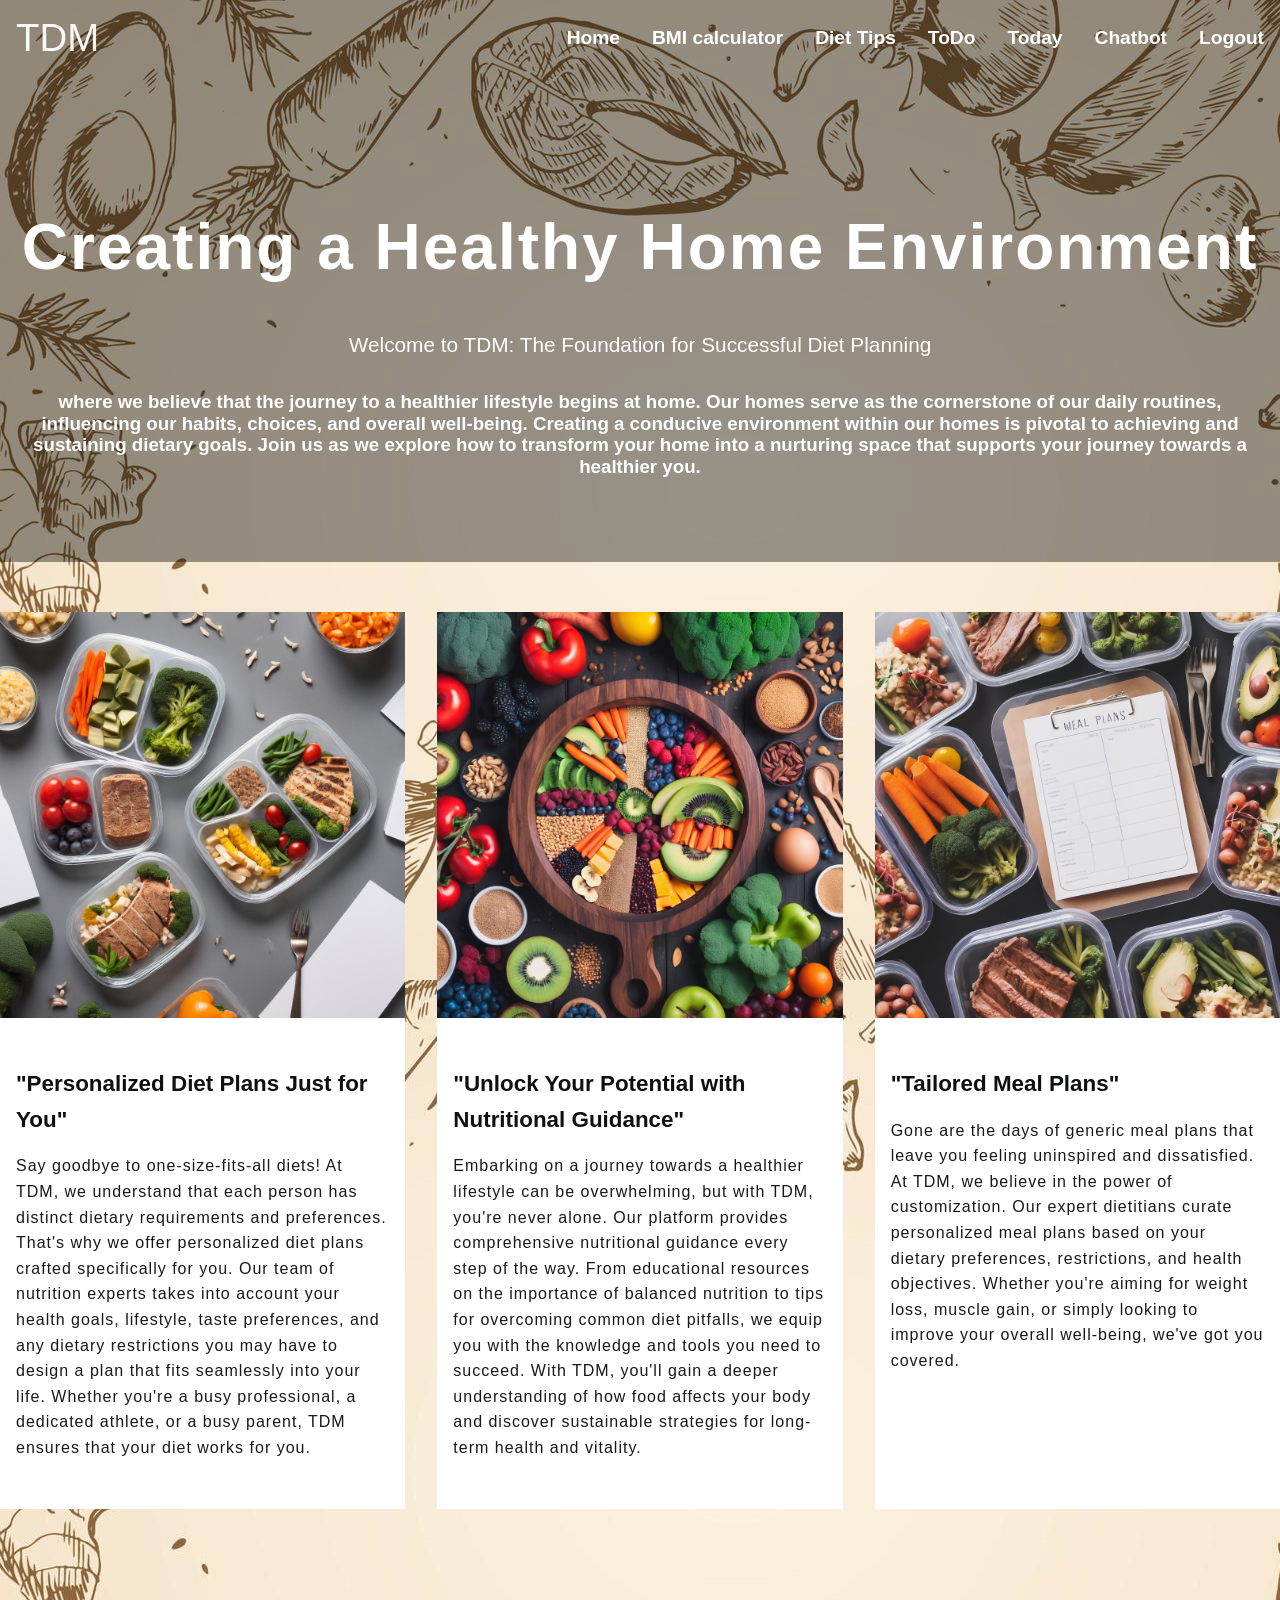
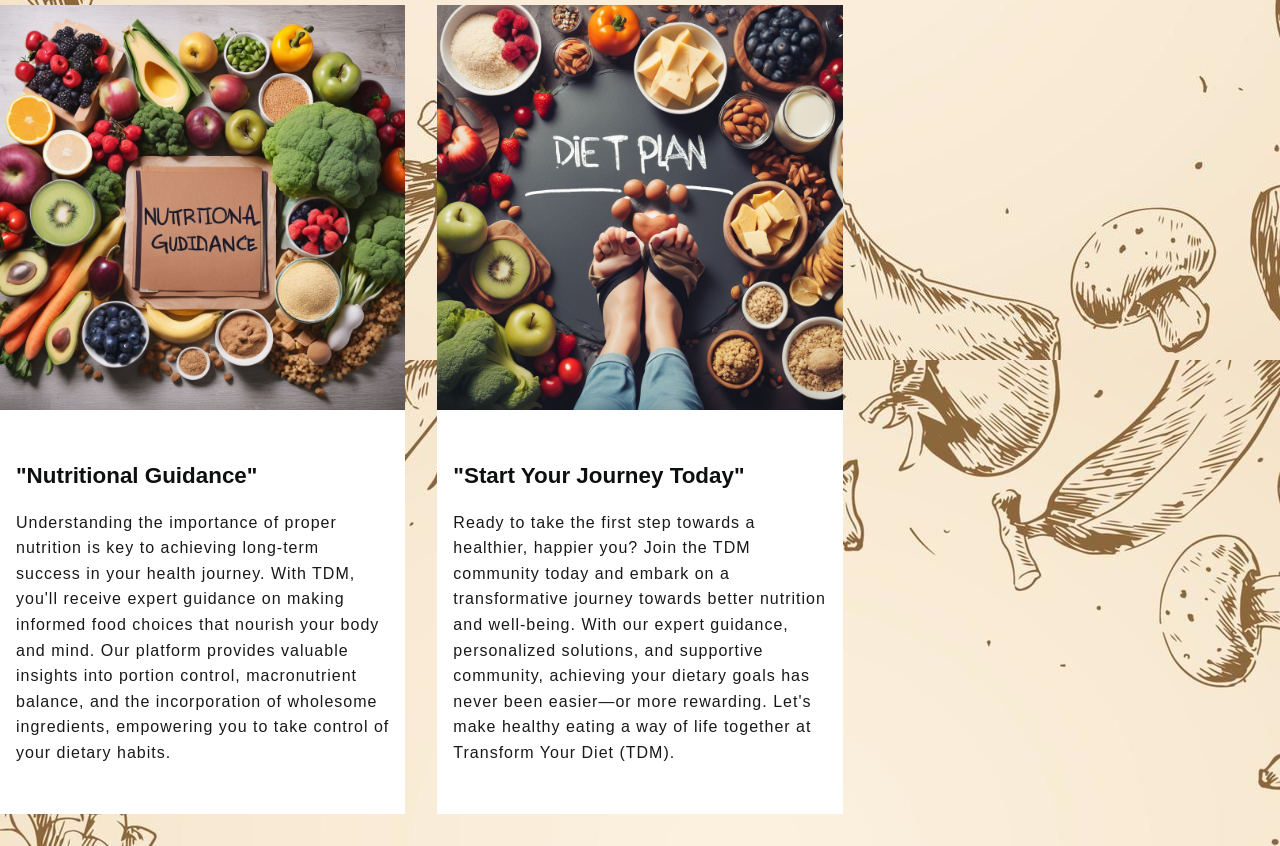
==== index.html @ 5d4ebd09 "files added" ====
<!DOCTYPE html>
<html lang="en">
<head>
  <meta charset="UTF-8">
  <meta name="viewport" content="width=device-width, initial-scale=1.0">
  <title>TMD</title>
        <!-- font awesome cdn -->
        <link rel="stylesheet" href="https://cdnjs.cloudflare.com/ajax/libs/font-awesome/5.15.3/css/all.min.css" integrity="sha512-iBBXm8fW90+nuLcSKlbmrPcLa0OT92xO1BIsZ+ywDWZCvqsWgccV3gFoRBv0z+8dLJgyAHIhR35VZc2oM/gI1w==" crossorigin="anonymous" referrerpolicy="no-referrer" />
        <!-- normalize css -->
        <link rel = "stylesheet" href = "normalize.css">
        <!-- custom css -->
        <link rel = "stylesheet" href = "utility.css">
        <link rel = "stylesheet" href = "index.css">
        <link rel = "stylesheet" href = "responsive.css">
</head>
<body>

  <nav class = "navbar">
    <div class = "container flex">
      <a href = "index.html" class = "site-brand">
        <span>TDM</span>
    </a>
        <button type = "button" id = "navbar-show-btn" class = "flex">
            <i class = "fas fa-bars"></i>
        </button>
        <div id = "navbar-collapse">
            <button type = "button" id = "navbar-close-btn" class = "flex">
                <i class = "fas fa-times"></i>
            </button>
            <ul class = "navbar-nav">
                <li class = "nav-item">
                    <a href = "index.html" class = "nav-link">Home</a>
                </li>
                <li class = "nav-item">
                    <a href = "bmi.html" class = "nav-link">BMI calculator</a>
                </li>
                <li class = "nav-item">
                    <a href = "deittipshtml.html" class = "nav-link">Diet Tips</a>
                </li>
                <li class = "nav-item">
                    <a href = "try.php" class = "nav-link">ToDo</a>
                </li>
                <li class = "nav-item">
                    <a href = "today.html" class = "nav-link">Today</a>
                </li>
                <li class = "nav-item">
                    <a href = "aibot.html" class = "nav-link">Chatbot</a>
                </li>
                <li class = "nav-item">
                  <a href = "index.php" class = "nav-link">Logout</a>
              </li>
            </ul>
        </div>
    </div>
</nav>

<!-- header -->
<header class = "flex">
  <div class = "container">
      <div class = "header-title">
          <h1>Creating a Healthy Home Environment</h1>
          <p><h2>Welcome to TDM: The Foundation for Successful Diet Planning</h2>
              <h3>where we believe that the journey to a healthier lifestyle begins at home. Our homes serve as the cornerstone of our daily routines, influencing our habits, choices, and overall well-being. Creating a conducive environment within our homes is pivotal to achieving and sustaining dietary goals. Join us as we explore how to transform your home into a nurturing space that supports your journey towards a healthier you.</h3></p>
      </div>
  </div>
</header>
<!-- header -->

<br><div class = "blog-row">
<div class = "blog-item my-2 shadow">
  <div class = "blog-item-top">
      <img src = "image1.png" alt = "blog">
  </div>
  <div class = "blog-item-bottom">
      <a href = "#">"Personalized Diet Plans Just for You"</a>
      <p class = "text">Say goodbye to one-size-fits-all diets! At TDM, we understand that each person has distinct dietary requirements and preferences. That's why we offer personalized diet plans crafted specifically for you. Our team of nutrition experts takes into account your health goals, lifestyle, taste preferences, and any dietary restrictions you may have to design a plan that fits seamlessly into your life. Whether you're a busy professional, a dedicated athlete, or a busy parent, TDM ensures that your diet works for you.</p>
  </div>
</div>

<div class = "blog-item my-2 shadow">
  <div class = "blog-item-top">
      <img src = "image2.png" alt = "blog">
  </div>
  <div class = "blog-item-bottom">
      <a href = "#">"Unlock Your Potential with Nutritional Guidance"</a>
      <p class = "text">Embarking on a journey towards a healthier lifestyle can be overwhelming, but with TDM, you're never alone. Our platform provides comprehensive nutritional guidance every step of the way. From educational resources on the importance of balanced nutrition to tips for overcoming common diet pitfalls, we equip you with the knowledge and tools you need to succeed. With TDM, you'll gain a deeper understanding of how food affects your body and discover sustainable strategies for long-term health and vitality.</p>
  </div>
</div>

<div class = "blog-item my-2 shadow">
  <div class = "blog-item-top">
      <img src = "image3.png" alt = "blog">
  </div>
  <div class = "blog-item-bottom">
      <a href = "#">"Tailored Meal Plans"</a>
      <p class = "text">Gone are the days of generic meal plans that leave you feeling uninspired and dissatisfied. At TDM, we believe in the power of customization. Our expert dietitians curate personalized meal plans based on your dietary preferences, restrictions, and health objectives. Whether you're aiming for weight loss, muscle gain, or simply looking to improve your overall well-being, we've got you covered.</p>
  </div>
</div>

<div class = "blog-item my-2 shadow">
  <div class = "blog-item-top">
      <img src = "image4.png" alt = "blog">
  </div>
  <div class = "blog-item-bottom">
      <a href = "#">"Nutritional Guidance"</a>
      <p class = "text">Understanding the importance of proper nutrition is key to achieving long-term success in your health journey. With TDM, you'll receive expert guidance on making informed food choices that nourish your body and mind. Our platform provides valuable insights into portion control, macronutrient balance, and the incorporation of wholesome ingredients, empowering you to take control of your dietary habits.</p>
  </div>
</div>
 
<div class = "blog-item my-2 shadow">
  <div class = "blog-item-top">
      <img src = "image5.png" alt = "blog">
  </div>
  <div class = "blog-item-bottom">
      <a href = "#">"Start Your Journey Today"</a>
      <p class = "text">Ready to take the first step towards a healthier, happier you? Join the TDM community today and embark on a transformative journey towards better nutrition and well-being. With our expert guidance, personalized solutions, and supportive community, achieving your dietary goals has never been easier—or more rewarding. Let's make healthy eating a way of life together at Transform Your Diet (TDM).</p>
  </div>
</div>
  <script src="script.js"></script>
</body>
</html>
---- utility.css ----
html, body{
    font-family: 'Open Sans', sans-serif;
}
h1, h2, h3, h4, h5, h6{
    font-family: 'Raleway', sans-serif;
}
a{
    color: var(--dark);
    text-decoration: none;
}
ul{
    list-style-type: none;
}
button, input[type = "submit"]{
    font-size: 1rem;
    cursor: pointer;
    font-family: 'Raleway', sans-serif;
}
.container{
    max-width: 1320px;
    padding: 0 1rem;
    margin: 0 auto;
}
.flex{
    display: -webkit-box;
    display: -ms-flexbox;
    display: flex;
    -webkit-box-align: center;
        -ms-flex-align: center;
            align-items: center;
    -webkit-box-pack: center;
        -ms-flex-pack: center;
            justify-content: center;
}
.text{
    font-weight: 400;
    opacity: 0.9;
    line-height: 1.6;
    letter-spacing: 1px;
}
.form-control{
    width: 100%;
    margin: 0.6rem 0;
    max-width: 500px;
    border: 1px solid #fff;
    border-radius: 0.2rem;
    padding: 0.7rem;
    font-size: 1rem;
    font-family: 'Raleway', sans-serif;
    color: #fff;
    background-color: transparent;
    -webkit-box-sizing: border-box;
            box-sizing: border-box;
}
.btn{
    padding: 0.7rem 2.4rem;
    border-radius: 0.2rem;
    font-weight: 600;
    background-color: var(--green);
    color: #fff;
    border: 1px solid var(--green);
}
.btn:hover{
    opacity: 0.9;
    -webkit-transition: var(--trans);
    -o-transition: var(--trans);
    transition: var(--trans);
}

/* css stop transition and animation */
.resize-animation-stopper *{
    -webkit-animation: none!important;
            animation: none!important;
    -webkit-transition: none!important;
    -o-transition: none!important;
    transition: none!important;
}

.py-4{
    padding: 4rem 0;
}
img{
    width: 100%;
    display: block;
}
.title-wrap{
    text-align: center;
    padding: 1.4rem 0;
    margin-bottom: 2rem;
    letter-spacing: 2px;
    text-transform: uppercase;
}
.lg-title{
    font-size: 1.8rem;
}
.sm-title{
    display: block;
    color: #787878;
    font-weight: 300;
    font-size: 1.2rem;
    padding-bottom: 1rem;
    max-width: 450px;
    margin-right: auto;
    margin-left: auto;
    line-height: 1.7;
}
.my-2{
    margin: 2rem 0;
}
.shadow:hover{
    -webkit-box-shadow: 0px 0px 18px -4px rgba(109, 109, 109, 0.64);
            box-shadow: 0px 0px 18px -4px rgba(109, 109, 109, 0.64);
}
---- index.css ----
body {
    background-image: url(bgimage4.jpg);
    font-family: Arial, sans-serif;
    margin: 0;
    padding: 0;
  }
  :root{
    --green: #1ec6b6;
    --light-grey: #f7f7f7;
    --dark: #0e1010;
    --trans: all 0.3s ease-in-out;
}
.navbar{
    position: fixed;
    top: 0;
    width: 100%;
    background-color: transparent;
    padding: 1rem 0;
    z-index: 999;
}
.navbar .container{
    -webkit-box-pack: justify;
        -ms-flex-pack: justify;
            justify-content: space-between;
}

.site-brand{
    color: #fff;
    font-size: 2.4rem;
    font-family: 'Raleway', sans-serif;
    font-weight: 600;
    opacity: 0.95;
}
.site-brand span{
    font-weight: 300;
}

#navbar-show-btn{
    background: transparent;
    color: #fff;
    font-size: 2rem;
    opacity: 0.9;
    -webkit-transition: var(--trans);
    -o-transition: var(--trans);
    transition: var(--trans);
    border: none;
}
#navbar-show-btn:hover{
    opacity: 1;
}

/* navbar side menu */
#navbar-collapse{
    background-color: var(--green);
    position: fixed;
    top: 0;
    right: 0;
    width: 300px;
    height: 100%;
    padding: 2rem;
    -webkit-transform: translateX(100%);
        -ms-transform: translateX(100%);
            transform: translateX(100%);
    -webkit-transition: var(--trans);
    -o-transition: var(--trans);
    transition: var(--trans);
}
.navbar-collapse-rmw{
    /* js related */
    -webkit-transform: translateX(0)!important;
        -ms-transform: translateX(0)!important;
            transform: translateX(0)!important;
}
#navbar-close-btn{
    background: none;
    color: #fff;
    width: 35px;
    height: 35px;
    border-radius: 0.2rem;
    font-size: 2rem;
    -webkit-transition: var(--trans);
    -o-transition: var(--trans);
    transition: var(--trans);
    position: absolute;
    right: 1rem;
    top: 2rem;
    border: none;
}
#navbar-close-btn:hover{
    background-color: #fff;
    color: var(--green);
}
.navbar-nav{
    margin-top: 5rem;
}
.nav-item{
    margin: 1.6rem 0;
}
.nav-link{
    color: #fff;
    font-size: large;
    font-weight: bold;
    font-size: 1.2rem;
    -webkit-transition: var(--trans);
    -o-transition: var(--trans);
    transition: var(--trans);
}
.nav-link:hover{
    color: black;
}

header{
    min-height: 50vh;
    padding-top: 7rem;
    background: -webkit-gradient(linear, left top, left bottom, from(rgba(0, 0, 0, 0.4)), to(rgba(0, 0, 0, 0.4))), url(../images/header-bg.jpg) center/cover no-repeat;
    background: -o-linear-gradient(rgba(0, 0, 0, 0.4), rgba(0, 0, 0, 0.4)), transparent/cover no-repeat;
    background: linear-gradient(rgba(0, 0, 0, 0.4), rgba(0, 0, 0, 0.4)), transparent/cover no-repeat;
    -webkit-box-orient: vertical;
    -webkit-box-direction: normal;
        -ms-flex-direction: column;
            flex-direction: column;
    color: #fff;
    text-align: center;
}
.header-title h1{
    font-size: 2.8rem;
    letter-spacing: 2px;
    -webkit-animation: bounce-in-top 1.1s both;
            animation: bounce-in-top 1.1s both;
}
.header-title p{
    margin: 1.8rem auto;
    max-width: 700px;
    font-weight: 500;
    font-size: 1.3rem;
    line-height: 1.7;
}

.header-title h2{
    margin: 1.8rem auto;
    max-width: 700px;
    font-weight: 500;
    font-size: 1.3rem;
    line-height: 1.7;
}

#blog{
    background-color: var(--light-grey);
}
.blog-item{
    background-color: #fff;
    -webkit-transition: var(--trans);
    -o-transition: var(--trans);
    transition: var(--trans);
}
.blog-item-top{
    position: relative;
}
.blog-date{
    position: absolute;
    background-color: var(--green);
    color: #fff;
    padding: 0.5rem;
    height: 38px;
    min-width: 160px;
    text-transform: uppercase;
    letter-spacing: 2px;
    bottom: -19px;
    left: 5%;
}
.blog-item-bottom{
    padding: 2rem 1rem;
}
.blog-item-bottom span{
    text-transform: uppercase;
    color: var(--dark);
    opacity: 0.7;
    letter-spacing: 2px;
    display: block;
    margin-top: 1rem;
}
.blog-item-bottom a{
    margin: 1rem 0;
    font-size: 1.4rem;
    display: block;
    font-family: 'Raleway',sans-serif;
    font-weight: 600;
    line-height: 1.6;
    -webkit-transition: var(--trans);
    -o-transition: var(--trans);
    transition: var(--trans);
}
.blog-item-bottom a:hover{
    opacity: 0.8;
}
---- responsive.css ----
@media screen and (max-width: 460px){
    .featured-item-content{
        -webkit-transform: translateY(68%);
            -ms-transform: translateY(68%);
                transform: translateY(68%);
    }
}

@media screen and (min-width: 678px){
    .test-item::after{
        left: 4rem;
        -webkit-transform: translateX(0);
            -ms-transform: translateX(0);
                transform: translateX(0);
    }
    .test-item-info{
        left: 1rem;
        -webkit-transform: translateX(0);
            -ms-transform: translateX(0);
                transform: translateX(0);
        text-align: left;
        display: grid;
        grid-template-columns: repeat(2, 1fr);
        -webkit-box-align: center;
            -ms-flex-align: center;
                align-items: center;
    }
}

@media screen and (min-width: 768px){
    .header-title p{
        font-size: 1.4rem;
    }
    .featured-row, .services-row, .footer-row{
        display: grid;
        grid-template-columns: repeat(2, 1fr);
        gap: 2rem;
    }
    .featured-item, .services-item{
        margin: 0;
    }
    .footer-row{
        text-align: left;
    }
    .social-links{
        -webkit-box-pack: start;
            -ms-flex-pack: start;
                justify-content: start;
    }
    .social-links li:nth-child(1){
        margin-left: 0;
    }
    .subscribe-form form{
        -webkit-box-align: start;
            -ms-flex-align: start;
                align-items: flex-start;
    }

    .gallery-row, .popular-row, .blog-row, .facts-row{
        display: grid;
        grid-template-columns: repeat(2, 1fr);
        gap: 2rem;
    }
    .gallery-item{
        margin: 0;
    }
    .popular-row, .facts-row{
        gap: 0;
    }
    .facts-row{
        -webkit-column-gap: 5rem;
           -moz-column-gap: 5rem;
                column-gap: 5rem;
    }
}
@media screen and (min-width: 992px){
    .header-title h1{
        font-size: 4rem;
    }
    .header-form form{
        -webkit-box-orient: horizontal;
        -webkit-box-direction: normal;
            -ms-flex-direction: row;
                flex-direction: row;
        -webkit-box-align: stretch;
            -ms-flex-align: stretch;
                align-items: stretch;
    }
    .header-form .form-control, .header-form .btn{
        margin: 0 0.5rem;
    }
    /* navbar */
    #navbar-show-btn{
        display: none;
    }
    #navbar-collapse{
        display: block!important;
        background-color: transparent;
        -webkit-transform: translateX(0);
            -ms-transform: translateX(0);
                transform: translateX(0);
        height: auto;
        padding: 0;
        position: static;
        width: 100%;
    }
    #navbar-close-btn{
        display: none;
    }
    .navbar-nav{
        display: -webkit-box;
        display: -ms-flexbox;
        display: flex;
        -webkit-box-pack: end;
            -ms-flex-pack: end;
                justify-content: flex-end;
        margin: 0;
    }
    .nav-item{
        margin: 0;
        margin-left: 2rem;
    }
    /* change on scroll */
    .navbar-cng .navbar-nav .nav-link{
        color: var(--dark);
    }

    .test-row, .about-row, .contact-row{
        display: grid;
        grid-template-columns: repeat(2, 1fr);
        gap: 2rem;
    }

    .popular-row, .blog-row{
        grid-template-columns: repeat(3, 1fr);
    }
    .about-row{
        -webkit-box-align: center;
            -ms-flex-align: center;
                align-items: center;
    }
    .about-left{
        margin: 0;
    }
    .facts-row{
        grid-template-columns: repeat(4, 1fr);
    }
    .contact-row{
        row-gap: 0;
    }
    .contact-form .form-control{
        margin-left: 0;
    }
    .contact-form .form-control:nth-child(1){
        margin-top: 0;
    }
    .contact-right{
        margin: 0;
    }
    .contact-form .btn{
        margin-left: 0;
    }
    .contact-icon{
        width: 45px;
        height: 45px;
        font-size: 1.4rem;
        margin: 0 1rem;
    }
    .contact-item{
        display: -webkit-box;
        display: -ms-flexbox;
        display: flex;
        -webkit-box-align: start;
            -ms-flex-align: start;
                align-items: flex-start;
        text-align: left;
    }
    .contact-item:nth-child(1){
        margin-top: 0;
    }
}

@media screen and (min-width: 1200px){
    .test-row, .gallery-row{
        grid-template-columns: repeat(3, 1fr);
    }
    .footer-row, .popular-row{
        grid-template-columns: repeat(4, 1fr);
    }
}

@media screen and (min-width: 1400px){
    .featured-row, .services-row{
        grid-template-columns: repeat(3, 1fr);
    }
}
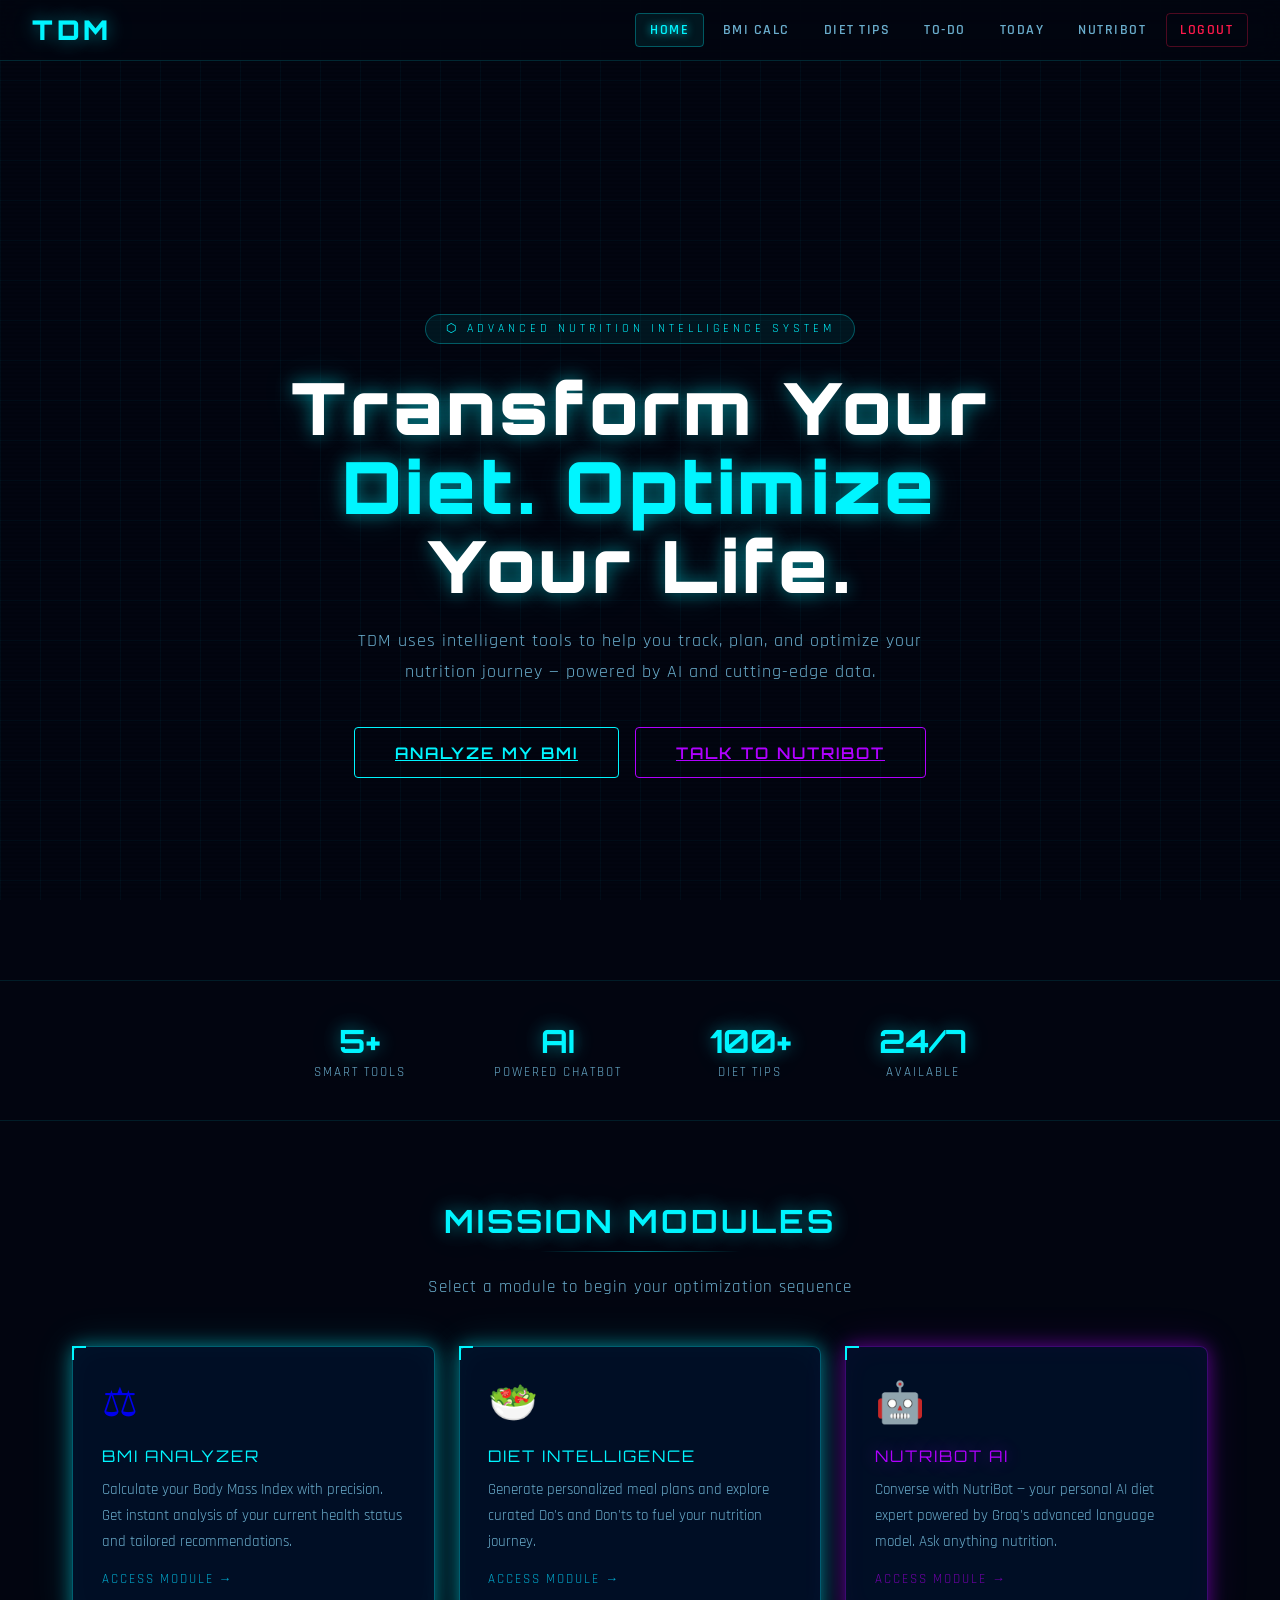
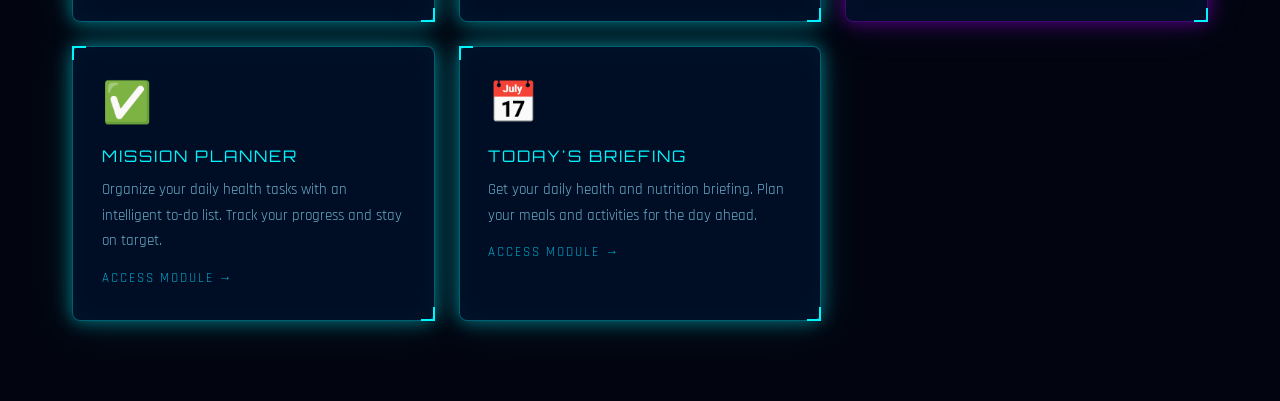
==== commit bdb729ca: "project updated postgre sql" ====
--- a/index.html
+++ b/index.html
@@ -3,119 +3,257 @@
 <head>
   <meta charset="UTF-8">
   <meta name="viewport" content="width=device-width, initial-scale=1.0">
-  <title>TMD</title>
-        <!-- font awesome cdn -->
-        <link rel="stylesheet" href="https://cdnjs.cloudflare.com/ajax/libs/font-awesome/5.15.3/css/all.min.css" integrity="sha512-iBBXm8fW90+nuLcSKlbmrPcLa0OT92xO1BIsZ+ywDWZCvqsWgccV3gFoRBv0z+8dLJgyAHIhR35VZc2oM/gI1w==" crossorigin="anonymous" referrerpolicy="no-referrer" />
-        <!-- normalize css -->
-        <link rel = "stylesheet" href = "normalize.css">
-        <!-- custom css -->
-        <link rel = "stylesheet" href = "utility.css">
-        <link rel = "stylesheet" href = "index.css">
-        <link rel = "stylesheet" href = "responsive.css">
+  <title>TDM — Transform Diet Management</title>
+  <link rel="stylesheet" href="scifi.css">
+  <style>
+    /* ── Hero ── */
+    .hero {
+      min-height: 100vh;
+      display: flex;
+      align-items: center;
+      justify-content: center;
+      text-align: center;
+      padding: 5rem 2rem 3rem;
+      position: relative;
+    }
+    .hero-badge {
+      display: inline-block;
+      font-size: 0.75rem;
+      letter-spacing: 4px;
+      text-transform: uppercase;
+      color: var(--cyan);
+      border: 1px solid rgba(0,245,255,0.3);
+      background: rgba(0,245,255,0.07);
+      padding: 0.4rem 1.2rem;
+      border-radius: 20px;
+      margin-bottom: 1.5rem;
+    }
+    .hero h1 {
+      font-family: var(--font-head);
+      font-size: clamp(2.5rem, 6vw, 4.5rem);
+      font-weight: 900;
+      letter-spacing: 4px;
+      line-height: 1.1;
+      color: #fff;
+      text-shadow: var(--shadow-cyan);
+      margin-bottom: 0.5rem;
+      animation: float-up 0.8s ease both;
+    }
+    .hero h1 .accent { color: var(--cyan); }
+    .hero-sub {
+      font-size: 1.15rem;
+      color: var(--text-muted);
+      max-width: 600px;
+      margin: 1.2rem auto 2.5rem;
+      letter-spacing: 1px;
+      line-height: 1.7;
+      animation: float-up 0.9s ease both;
+    }
+    .hero-actions { display: flex; gap: 1rem; justify-content: center; flex-wrap: wrap; animation: float-up 1s ease both; }
+
+    /* ── Stats strip ── */
+    .stats-strip {
+      display: flex;
+      justify-content: center;
+      gap: 0.5rem;
+      flex-wrap: wrap;
+      padding: 1.5rem 2rem;
+      border-top: 1px solid rgba(0,245,255,0.1);
+      border-bottom: 1px solid rgba(0,245,255,0.1);
+    }
+    .stat-item {
+      text-align: center;
+      padding: 1rem 2.5rem;
+    }
+    .stat-num {
+      font-family: var(--font-head);
+      font-size: 2rem;
+      font-weight: 700;
+      color: var(--cyan);
+      text-shadow: var(--shadow-cyan);
+    }
+    .stat-label {
+      font-size: 0.8rem;
+      letter-spacing: 2px;
+      text-transform: uppercase;
+      color: var(--text-muted);
+      margin-top: 0.2rem;
+    }
+
+    /* ── Features ── */
+    .features-section {
+      padding: 5rem 2rem;
+      max-width: 1200px;
+      margin: 0 auto;
+    }
+    .features-grid {
+      display: grid;
+      grid-template-columns: repeat(auto-fit, minmax(280px, 1fr));
+      gap: 1.5rem;
+    }
+    .feature-card {
+      padding: 2rem 1.8rem;
+      text-decoration: none;
+      display: block;
+      transition: var(--trans);
+    }
+    .feature-card:hover { transform: translateY(-4px); }
+    .feature-icon {
+      font-size: 2.5rem;
+      margin-bottom: 1rem;
+      display: block;
+    }
+    .feature-title {
+      font-family: var(--font-head);
+      font-size: 1rem;
+      letter-spacing: 2px;
+      color: var(--cyan);
+      margin-bottom: 0.7rem;
+    }
+    .feature-desc {
+      font-size: 0.95rem;
+      color: var(--text-muted);
+      line-height: 1.7;
+    }
+    .feature-arrow {
+      display: inline-block;
+      margin-top: 1rem;
+      font-size: 0.8rem;
+      letter-spacing: 2px;
+      color: var(--cyan-dim);
+      text-transform: uppercase;
+      transition: var(--trans);
+    }
+    .feature-card:hover .feature-arrow { color: var(--cyan); letter-spacing: 4px; }
+  </style>
 </head>
 <body>
 
-  <nav class = "navbar">
-    <div class = "container flex">
-      <a href = "index.html" class = "site-brand">
-        <span>TDM</span>
-    </a>
-        <button type = "button" id = "navbar-show-btn" class = "flex">
-            <i class = "fas fa-bars"></i>
-        </button>
-        <div id = "navbar-collapse">
-            <button type = "button" id = "navbar-close-btn" class = "flex">
-                <i class = "fas fa-times"></i>
-            </button>
-            <ul class = "navbar-nav">
-                <li class = "nav-item">
-                    <a href = "index.html" class = "nav-link">Home</a>
-                </li>
-                <li class = "nav-item">
-                    <a href = "bmi.html" class = "nav-link">BMI calculator</a>
-                </li>
-                <li class = "nav-item">
-                    <a href = "deittipshtml.html" class = "nav-link">Diet Tips</a>
-                </li>
-                <li class = "nav-item">
-                    <a href = "try.php" class = "nav-link">ToDo</a>
-                </li>
-                <li class = "nav-item">
-                    <a href = "today.html" class = "nav-link">Today</a>
-                </li>
-                <li class = "nav-item">
-                    <a href = "aibot.html" class = "nav-link">Chatbot</a>
-                </li>
-                <li class = "nav-item">
-                  <a href = "index.php" class = "nav-link">Logout</a>
-              </li>
-            </ul>
-        </div>
-    </div>
+<!-- NAVBAR -->
+<nav class="sf-nav" id="sfNav">
+  <a href="index.html" class="sf-logo">TDM</a>
+  <ul class="sf-nav-links">
+    <li><a href="index.html" class="active">Home</a></li>
+    <li><a href="bmi.html">BMI Calc</a></li>
+    <li><a href="deittipshtml.html">Diet Tips</a></li>
+    <li><a href="try.php">To-Do</a></li>
+    <li><a href="today.html">Today</a></li>
+    <li><a href="aibot.html">NutriBot</a></li>
+    <li><a href="index.php" class="logout-link">Logout</a></li>
+  </ul>
+  <button class="sf-hamburger" id="hamburger">
+    <span></span><span></span><span></span>
+  </button>
 </nav>
 
-<!-- header -->
-<header class = "flex">
-  <div class = "container">
-      <div class = "header-title">
-          <h1>Creating a Healthy Home Environment</h1>
-          <p><h2>Welcome to TDM: The Foundation for Successful Diet Planning</h2>
-              <h3>where we believe that the journey to a healthier lifestyle begins at home. Our homes serve as the cornerstone of our daily routines, influencing our habits, choices, and overall well-being. Creating a conducive environment within our homes is pivotal to achieving and sustaining dietary goals. Join us as we explore how to transform your home into a nurturing space that supports your journey towards a healthier you.</h3></p>
+<!-- MOBILE MENU -->
+<div class="sf-mobile-menu" id="mobileMenu">
+  <button class="sf-mobile-close" id="menuClose">✕</button>
+  <a href="index.html">Home</a>
+  <a href="bmi.html">BMI Calculator</a>
+  <a href="deittipshtml.html">Diet Tips</a>
+  <a href="try.php">To-Do List</a>
+  <a href="today.html">Today</a>
+  <a href="aibot.html">NutriBot AI</a>
+  <a href="index.php" style="color:var(--red-neon)">Logout</a>
+</div>
+
+<div class="page-content">
+
+  <!-- HERO -->
+  <section class="hero">
+    <div>
+      <div class="hero-badge">⬡ Advanced Nutrition Intelligence System</div>
+      <h1>Transform Your<br><span class="accent">Diet. Optimize</span><br>Your Life.</h1>
+      <p class="hero-sub">
+        TDM uses intelligent tools to help you track, plan, and optimize your nutrition journey — powered by AI and cutting-edge data.
+      </p>
+      <div class="hero-actions">
+        <a href="bmi.html" class="sf-btn sf-btn-lg">Analyze My BMI</a>
+        <a href="aibot.html" class="sf-btn sf-btn-purple sf-btn-lg">Talk to NutriBot</a>
       </div>
+    </div>
+  </section>
+
+  <!-- STATS -->
+  <div class="stats-strip">
+    <div class="stat-item">
+      <div class="stat-num">5+</div>
+      <div class="stat-label">Smart Tools</div>
+    </div>
+    <div class="stat-item">
+      <div class="stat-num">AI</div>
+      <div class="stat-label">Powered Chatbot</div>
+    </div>
+    <div class="stat-item">
+      <div class="stat-num">100+</div>
+      <div class="stat-label">Diet Tips</div>
+    </div>
+    <div class="stat-item">
+      <div class="stat-num">24/7</div>
+      <div class="stat-label">Available</div>
+    </div>
   </div>
-</header>
-<!-- header -->
-
-<br><div class = "blog-row">
-<div class = "blog-item my-2 shadow">
-  <div class = "blog-item-top">
-      <img src = "image1.png" alt = "blog">
-  </div>
-  <div class = "blog-item-bottom">
-      <a href = "#">"Personalized Diet Plans Just for You"</a>
-      <p class = "text">Say goodbye to one-size-fits-all diets! At TDM, we understand that each person has distinct dietary requirements and preferences. That's why we offer personalized diet plans crafted specifically for you. Our team of nutrition experts takes into account your health goals, lifestyle, taste preferences, and any dietary restrictions you may have to design a plan that fits seamlessly into your life. Whether you're a busy professional, a dedicated athlete, or a busy parent, TDM ensures that your diet works for you.</p>
-  </div>
+
+  <!-- FEATURES -->
+  <section class="features-section">
+    <h2 class="sf-section-title">MISSION MODULES</h2>
+    <div class="sf-divider"></div>
+    <p class="sf-section-subtitle">Select a module to begin your optimization sequence</p>
+
+    <div class="features-grid">
+      <a href="bmi.html" class="feature-card scifi-panel corner-decor">
+        <span class="feature-icon">⚖</span>
+        <div class="feature-title">BMI ANALYZER</div>
+        <p class="feature-desc">Calculate your Body Mass Index with precision. Get instant analysis of your current health status and tailored recommendations.</p>
+        <span class="feature-arrow">Access Module →</span>
+      </a>
+
+      <a href="deittipshtml.html" class="feature-card scifi-panel corner-decor">
+        <span class="feature-icon">🥗</span>
+        <div class="feature-title">DIET INTELLIGENCE</div>
+        <p class="feature-desc">Generate personalized meal plans and explore curated Do's and Don'ts to fuel your nutrition journey.</p>
+        <span class="feature-arrow">Access Module →</span>
+      </a>
+
+      <a href="aibot.html" class="feature-card scifi-panel scifi-panel-purple corner-decor">
+        <span class="feature-icon">🤖</span>
+        <div class="feature-title" style="color:var(--purple);text-shadow:var(--shadow-purple)">NUTRIBOT AI</div>
+        <p class="feature-desc">Converse with NutriBot — your personal AI diet expert powered by Groq's advanced language model. Ask anything nutrition.</p>
+        <span class="feature-arrow" style="color:var(--purple-dim)">Access Module →</span>
+      </a>
+
+      <a href="try.php" class="feature-card scifi-panel corner-decor">
+        <span class="feature-icon">✅</span>
+        <div class="feature-title">MISSION PLANNER</div>
+        <p class="feature-desc">Organize your daily health tasks with an intelligent to-do list. Track your progress and stay on target.</p>
+        <span class="feature-arrow">Access Module →</span>
+      </a>
+
+      <a href="today.html" class="feature-card scifi-panel corner-decor">
+        <span class="feature-icon">📅</span>
+        <div class="feature-title">TODAY'S BRIEFING</div>
+        <p class="feature-desc">Get your daily health and nutrition briefing. Plan your meals and activities for the day ahead.</p>
+        <span class="feature-arrow">Access Module →</span>
+      </a>
+    </div>
+  </section>
+
 </div>
 
-<div class = "blog-item my-2 shadow">
-  <div class = "blog-item-top">
-      <img src = "image2.png" alt = "blog">
-  </div>
-  <div class = "blog-item-bottom">
-      <a href = "#">"Unlock Your Potential with Nutritional Guidance"</a>
-      <p class = "text">Embarking on a journey towards a healthier lifestyle can be overwhelming, but with TDM, you're never alone. Our platform provides comprehensive nutritional guidance every step of the way. From educational resources on the importance of balanced nutrition to tips for overcoming common diet pitfalls, we equip you with the knowledge and tools you need to succeed. With TDM, you'll gain a deeper understanding of how food affects your body and discover sustainable strategies for long-term health and vitality.</p>
-  </div>
-</div>
-
-<div class = "blog-item my-2 shadow">
-  <div class = "blog-item-top">
-      <img src = "image3.png" alt = "blog">
-  </div>
-  <div class = "blog-item-bottom">
-      <a href = "#">"Tailored Meal Plans"</a>
-      <p class = "text">Gone are the days of generic meal plans that leave you feeling uninspired and dissatisfied. At TDM, we believe in the power of customization. Our expert dietitians curate personalized meal plans based on your dietary preferences, restrictions, and health objectives. Whether you're aiming for weight loss, muscle gain, or simply looking to improve your overall well-being, we've got you covered.</p>
-  </div>
-</div>
-
-<div class = "blog-item my-2 shadow">
-  <div class = "blog-item-top">
-      <img src = "image4.png" alt = "blog">
-  </div>
-  <div class = "blog-item-bottom">
-      <a href = "#">"Nutritional Guidance"</a>
-      <p class = "text">Understanding the importance of proper nutrition is key to achieving long-term success in your health journey. With TDM, you'll receive expert guidance on making informed food choices that nourish your body and mind. Our platform provides valuable insights into portion control, macronutrient balance, and the incorporation of wholesome ingredients, empowering you to take control of your dietary habits.</p>
-  </div>
-</div>
- 
-<div class = "blog-item my-2 shadow">
-  <div class = "blog-item-top">
-      <img src = "image5.png" alt = "blog">
-  </div>
-  <div class = "blog-item-bottom">
-      <a href = "#">"Start Your Journey Today"</a>
-      <p class = "text">Ready to take the first step towards a healthier, happier you? Join the TDM community today and embark on a transformative journey towards better nutrition and well-being. With our expert guidance, personalized solutions, and supportive community, achieving your dietary goals has never been easier—or more rewarding. Let's make healthy eating a way of life together at Transform Your Diet (TDM).</p>
-  </div>
-</div>
-  <script src="script.js"></script>
+<script>
+  // Navbar scroll effect
+  const nav = document.getElementById('sfNav');
+  window.addEventListener('scroll', () => {
+    nav.classList.toggle('scrolled', window.scrollY > 40);
+  });
+  // Mobile menu
+  document.getElementById('hamburger').addEventListener('click', () => {
+    document.getElementById('mobileMenu').classList.add('open');
+  });
+  document.getElementById('menuClose').addEventListener('click', () => {
+    document.getElementById('mobileMenu').classList.remove('open');
+  });
+</script>
 </body>
 </html>
--- a/scifi.css
+++ b/scifi.css
@@ -0,0 +1,429 @@
+/* ============================================================
+   SCIFI.CSS — TDM Sci-Fi Design System
+   ============================================================ */
+
+@import url('https://fonts.googleapis.com/css2?family=Orbitron:wght@400;600;700;900&family=Rajdhani:wght@300;400;500;600;700&display=swap');
+
+/* ── Variables ── */
+:root {
+  --bg-deep:       #020510;
+  --bg-mid:        #050e20;
+  --bg-panel:      rgba(0, 20, 50, 0.65);
+  --cyan:          #00f5ff;
+  --cyan-dim:      #00a8cc;
+  --purple:        #b000ff;
+  --purple-dim:    #7000aa;
+  --green-neon:    #00ff88;
+  --red-neon:      #ff1a4b;
+  --yellow-neon:   #ffe600;
+  --text-primary:  #e0f7ff;
+  --text-muted:    #6aadcc;
+  --border-glow:   rgba(0, 245, 255, 0.35);
+  --shadow-cyan:   0 0 18px rgba(0,245,255,0.45), 0 0 42px rgba(0,245,255,0.15);
+  --shadow-purple: 0 0 18px rgba(176,0,255,0.45), 0 0 42px rgba(176,0,255,0.15);
+  --font-head:     'Orbitron', sans-serif;
+  --font-body:     'Rajdhani', sans-serif;
+  --trans:         all 0.3s ease;
+}
+
+/* ── Reset & Base ── */
+*, *::before, *::after { box-sizing: border-box; margin: 0; padding: 0; }
+
+html { scroll-behavior: smooth; }
+
+body {
+  font-family: var(--font-body);
+  background-color: var(--bg-deep);
+  color: var(--text-primary);
+  min-height: 100vh;
+  overflow-x: hidden;
+  position: relative;
+}
+
+/* ── Animated Background Grid ── */
+body::before {
+  content: '';
+  position: fixed;
+  inset: 0;
+  background-image:
+    linear-gradient(rgba(0,245,255,0.04) 1px, transparent 1px),
+    linear-gradient(90deg, rgba(0,245,255,0.04) 1px, transparent 1px);
+  background-size: 40px 40px;
+  z-index: 0;
+  pointer-events: none;
+}
+
+/* ── Scanlines Overlay ── */
+body::after {
+  content: '';
+  position: fixed;
+  inset: 0;
+  background: repeating-linear-gradient(
+    0deg,
+    transparent,
+    transparent 2px,
+    rgba(0,0,0,0.08) 2px,
+    rgba(0,0,0,0.08) 4px
+  );
+  z-index: 1;
+  pointer-events: none;
+  animation: scanMove 8s linear infinite;
+}
+
+@keyframes scanMove {
+  0%   { background-position: 0 0; }
+  100% { background-position: 0 100px; }
+}
+
+/* ── Content above overlay ── */
+nav, main, header, section, footer, .scifi-panel, .chat-container, .page-content {
+  position: relative;
+  z-index: 2;
+}
+
+/* ── Scrollbar ── */
+::-webkit-scrollbar { width: 6px; }
+::-webkit-scrollbar-track { background: var(--bg-deep); }
+::-webkit-scrollbar-thumb { background: var(--cyan-dim); border-radius: 3px; }
+
+/* ══════════════════════════════════════
+   NAVBAR
+══════════════════════════════════════ */
+.sf-nav {
+  position: fixed;
+  top: 0; left: 0; right: 0;
+  z-index: 999;
+  padding: 0.8rem 2rem;
+  display: flex;
+  align-items: center;
+  justify-content: space-between;
+  backdrop-filter: blur(14px);
+  background: rgba(2, 5, 16, 0.8);
+  border-bottom: 1px solid rgba(0,245,255,0.15);
+  transition: var(--trans);
+}
+
+.sf-nav.scrolled {
+  background: rgba(2, 5, 16, 0.95);
+  border-bottom-color: var(--cyan-dim);
+}
+
+.sf-logo {
+  font-family: var(--font-head);
+  font-size: 1.7rem;
+  font-weight: 900;
+  letter-spacing: 4px;
+  text-decoration: none;
+  color: var(--cyan);
+  text-shadow: var(--shadow-cyan);
+  transition: var(--trans);
+}
+.sf-logo:hover { color: #fff; text-shadow: 0 0 30px var(--cyan); }
+
+.sf-nav-links {
+  display: flex;
+  list-style: none;
+  gap: 0.3rem;
+  align-items: center;
+}
+
+.sf-nav-links a {
+  font-family: var(--font-body);
+  font-size: 0.9rem;
+  font-weight: 600;
+  letter-spacing: 1.5px;
+  text-transform: uppercase;
+  color: var(--text-muted);
+  text-decoration: none;
+  padding: 0.45rem 0.85rem;
+  border-radius: 4px;
+  border: 1px solid transparent;
+  transition: var(--trans);
+  position: relative;
+}
+.sf-nav-links a:hover,
+.sf-nav-links a.active {
+  color: var(--cyan);
+  border-color: rgba(0,245,255,0.3);
+  background: rgba(0,245,255,0.07);
+  text-shadow: 0 0 8px var(--cyan);
+}
+
+.sf-nav-links .logout-link {
+  color: var(--red-neon) !important;
+  border-color: rgba(255,26,75,0.3) !important;
+}
+.sf-nav-links .logout-link:hover {
+  background: rgba(255,26,75,0.1) !important;
+  text-shadow: 0 0 8px var(--red-neon) !important;
+}
+
+/* Mobile hamburger */
+.sf-hamburger {
+  display: none;
+  flex-direction: column;
+  gap: 5px;
+  cursor: pointer;
+  background: none;
+  border: none;
+  padding: 4px;
+}
+.sf-hamburger span {
+  display: block;
+  width: 26px; height: 2px;
+  background: var(--cyan);
+  border-radius: 2px;
+  transition: var(--trans);
+}
+
+/* Mobile menu */
+.sf-mobile-menu {
+  display: none;
+  position: fixed;
+  top: 0; right: 0;
+  width: 280px; height: 100vh;
+  background: rgba(2, 5, 16, 0.97);
+  border-left: 1px solid rgba(0,245,255,0.2);
+  backdrop-filter: blur(20px);
+  flex-direction: column;
+  padding: 5rem 2rem 2rem;
+  z-index: 1000;
+  transform: translateX(100%);
+  transition: transform 0.35s ease;
+}
+.sf-mobile-menu.open { transform: translateX(0); display: flex; }
+
+.sf-mobile-menu a {
+  font-family: var(--font-body);
+  font-size: 1.2rem;
+  font-weight: 600;
+  letter-spacing: 2px;
+  text-transform: uppercase;
+  color: var(--text-muted);
+  text-decoration: none;
+  padding: 1rem 0;
+  border-bottom: 1px solid rgba(0,245,255,0.1);
+  transition: var(--trans);
+}
+.sf-mobile-menu a:hover { color: var(--cyan); padding-left: 8px; }
+.sf-mobile-close {
+  position: absolute;
+  top: 1.2rem; right: 1.5rem;
+  background: none; border: none;
+  color: var(--cyan); font-size: 1.8rem;
+  cursor: pointer;
+}
+
+@media (max-width: 900px) {
+  .sf-nav-links { display: none; }
+  .sf-hamburger { display: flex; }
+}
+
+/* ══════════════════════════════════════
+   PAGE WRAPPER
+══════════════════════════════════════ */
+.page-content {
+  padding-top: 80px;
+  min-height: 100vh;
+}
+
+/* ══════════════════════════════════════
+   GLASS PANELS
+══════════════════════════════════════ */
+.scifi-panel {
+  background: var(--bg-panel);
+  border: 1px solid var(--border-glow);
+  border-radius: 8px;
+  backdrop-filter: blur(16px);
+  box-shadow: var(--shadow-cyan), inset 0 0 30px rgba(0,245,255,0.03);
+  transition: var(--trans);
+}
+.scifi-panel:hover {
+  border-color: rgba(0,245,255,0.6);
+  box-shadow: 0 0 28px rgba(0,245,255,0.5), 0 0 60px rgba(0,245,255,0.15);
+}
+
+.scifi-panel-purple {
+  border-color: rgba(176,0,255,0.35);
+  box-shadow: var(--shadow-purple), inset 0 0 30px rgba(176,0,255,0.03);
+}
+.scifi-panel-purple:hover {
+  border-color: rgba(176,0,255,0.7);
+  box-shadow: 0 0 28px rgba(176,0,255,0.5), 0 0 60px rgba(176,0,255,0.15);
+}
+
+/* ══════════════════════════════════════
+   BUTTONS
+══════════════════════════════════════ */
+.sf-btn {
+  font-family: var(--font-head);
+  font-size: 0.85rem;
+  font-weight: 600;
+  letter-spacing: 2px;
+  text-transform: uppercase;
+  padding: 0.7rem 1.8rem;
+  border-radius: 4px;
+  border: 1px solid var(--cyan);
+  background: transparent;
+  color: var(--cyan);
+  cursor: pointer;
+  transition: var(--trans);
+  position: relative;
+  overflow: hidden;
+}
+.sf-btn::before {
+  content: '';
+  position: absolute;
+  inset: 0;
+  background: var(--cyan);
+  transform: translateX(-100%);
+  transition: transform 0.3s ease;
+  z-index: -1;
+}
+.sf-btn:hover {
+  color: var(--bg-deep);
+  text-shadow: none;
+  box-shadow: var(--shadow-cyan);
+}
+.sf-btn:hover::before { transform: translateX(0); }
+
+.sf-btn-purple {
+  border-color: var(--purple);
+  color: var(--purple);
+}
+.sf-btn-purple::before { background: var(--purple); }
+.sf-btn-purple:hover { box-shadow: var(--shadow-purple); }
+
+.sf-btn-danger {
+  border-color: var(--red-neon);
+  color: var(--red-neon);
+}
+.sf-btn-danger::before { background: var(--red-neon); }
+.sf-btn-danger:hover { box-shadow: 0 0 18px rgba(255,26,75,0.6); }
+
+.sf-btn-sm { font-size: 0.75rem; padding: 0.4rem 1rem; letter-spacing: 1.5px; }
+.sf-btn-lg { font-size: 1rem; padding: 0.9rem 2.5rem; }
+.sf-btn-block { width: 100%; text-align: center; }
+
+/* ══════════════════════════════════════
+   FORM INPUTS
+══════════════════════════════════════ */
+.sf-input {
+  width: 100%;
+  background: rgba(0, 20, 50, 0.6);
+  border: 1px solid rgba(0,245,255,0.25);
+  border-radius: 4px;
+  color: var(--text-primary);
+  font-family: var(--font-body);
+  font-size: 1rem;
+  font-weight: 500;
+  padding: 0.7rem 1rem;
+  outline: none;
+  transition: var(--trans);
+}
+.sf-input:focus {
+  border-color: var(--cyan);
+  box-shadow: 0 0 12px rgba(0,245,255,0.35);
+  background: rgba(0, 30, 60, 0.7);
+}
+.sf-input::placeholder { color: var(--text-muted); opacity: 0.7; }
+
+.sf-label {
+  display: block;
+  font-family: var(--font-body);
+  font-size: 0.85rem;
+  font-weight: 600;
+  letter-spacing: 2px;
+  text-transform: uppercase;
+  color: var(--cyan-dim);
+  margin-bottom: 0.4rem;
+}
+
+.sf-form-group { margin-bottom: 1.4rem; }
+
+/* ══════════════════════════════════════
+   SECTION HEADERS
+══════════════════════════════════════ */
+.sf-section-title {
+  font-family: var(--font-head);
+  font-size: 2rem;
+  font-weight: 700;
+  color: var(--cyan);
+  text-shadow: var(--shadow-cyan);
+  letter-spacing: 3px;
+  text-align: center;
+  margin-bottom: 0.5rem;
+}
+.sf-section-subtitle {
+  font-family: var(--font-body);
+  font-size: 1.05rem;
+  color: var(--text-muted);
+  text-align: center;
+  letter-spacing: 1px;
+  margin-bottom: 3rem;
+}
+.sf-divider {
+  height: 1px;
+  background: linear-gradient(90deg, transparent, var(--cyan), transparent);
+  margin: 0.6rem auto 1.5rem;
+  width: 200px;
+  opacity: 0.5;
+}
+
+/* ══════════════════════════════════════
+   NEON TEXT HELPERS
+══════════════════════════════════════ */
+.neon-cyan   { color: var(--cyan);   text-shadow: var(--shadow-cyan); }
+.neon-purple { color: var(--purple); text-shadow: var(--shadow-purple); }
+.neon-green  { color: var(--green-neon); text-shadow: 0 0 12px var(--green-neon); }
+.neon-red    { color: var(--red-neon);   text-shadow: 0 0 12px var(--red-neon);   }
+
+/* ══════════════════════════════════════
+   CORNER DECORATION
+══════════════════════════════════════ */
+.corner-decor {
+  position: relative;
+}
+.corner-decor::before,
+.corner-decor::after {
+  content: '';
+  position: absolute;
+  width: 14px; height: 14px;
+  border-color: var(--cyan);
+  border-style: solid;
+}
+.corner-decor::before {
+  top: -1px; left: -1px;
+  border-width: 2px 0 0 2px;
+}
+.corner-decor::after {
+  bottom: -1px; right: -1px;
+  border-width: 0 2px 2px 0;
+}
+
+/* ══════════════════════════════════════
+   PULSE ANIMATION
+══════════════════════════════════════ */
+@keyframes pulse-cyan {
+  0%, 100% { box-shadow: var(--shadow-cyan); }
+  50%       { box-shadow: 0 0 35px rgba(0,245,255,0.8), 0 0 70px rgba(0,245,255,0.3); }
+}
+@keyframes flicker {
+  0%,100% { opacity: 1; }
+  92%     { opacity: 1; }
+  93%     { opacity: 0.7; }
+  94%     { opacity: 1; }
+  96%     { opacity: 0.85; }
+  97%     { opacity: 1; }
+}
+@keyframes blink-dot {
+  0%,100% { opacity: 1; }
+  50%     { opacity: 0; }
+}
+@keyframes float-up {
+  from { transform: translateY(20px); opacity: 0; }
+  to   { transform: translateY(0);    opacity: 1; }
+}
+
+.animate-float { animation: float-up 0.6s ease both; }
+.animate-flicker { animation: flicker 4s infinite; }
